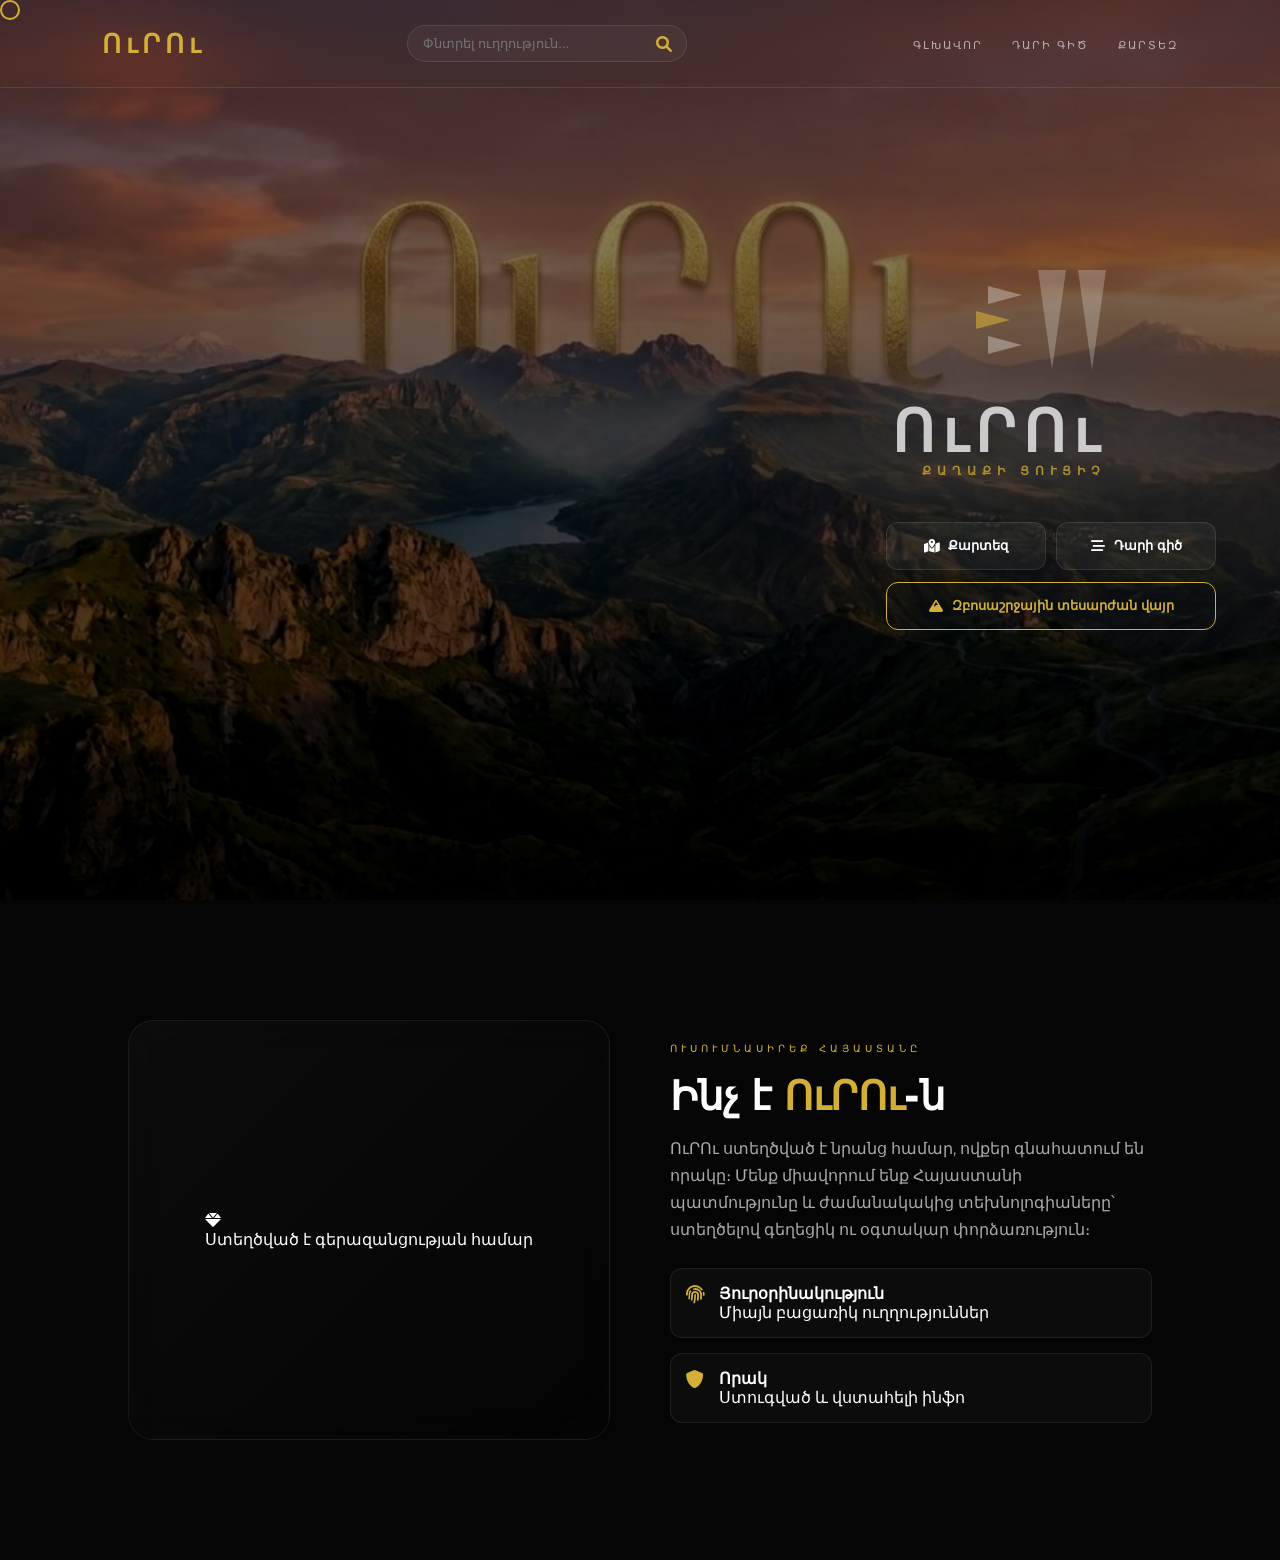
==== index.html @ b9bd4c7d "Add files via upload" ====
<!DOCTYPE html>
<html lang="hy">
<head>
    <meta charset="UTF-8">
    <meta name="viewport" content="width=device-width, initial-scale=1.0">
    <title>URU - Armenian City Indicator</title>
    <link rel="stylesheet" href="style.css">
    <link rel="stylesheet" href="https://cdnjs.cloudflare.com/ajax/libs/font-awesome/6.0.0/css/all.min.css">
    <link href="https://fonts.googleapis.com/css2?family=Montserrat:wght@300;500;800&display=swap" rel="stylesheet">
</head>
<body>
    

    <div class="custom-cursor"></div>

    <header class="luxury-nav">
        <div class="nav-logo">ՈւՐՈւ</div>
        <div class="search-container">
            <input type="text" placeholder="Փնտրել ուղղություն..." id="navSearch">
            <i class="fas fa-search search-icon"></i>
        </div>
        <nav class="nav-links">
    <a href="index.html" class="active-link">Գլխավոր</a>
    <a href="../timeline/index.html">Դարի գիծ</a>
    <a href="#">Քարտեզ</a>
</nav>
    </header>

    <section class="premium-hero">
        <div class="hero-bg js-parallax"></div>
        
        <div class="content-wrapper js-fade-in">
            <div class="symbol-container">
                <div class="tri-group">
                    <div class="tri"></div>
                    <div class="tri active-tri"></div>
                    <div class="tri"></div>
                </div>
                <div class="spike-group">
                    <div class="spike"></div>
                    <div class="spike"></div>
                </div>
            </div>

            <h1 class="main-title">ՈւՐՈւ <small>Քաղաքի ցուցիչ</small></h1>

            <div class="action-btns">
                <div class="btn-row">
                    <button class="uru-btn glass-btn"><i class="fas fa-map-marked-alt"></i> Քարտեզ</button>
                   <button class="uru-btn glass-btn" onclick="window.location.href='timeline/index.html'">
                                         <i class="fas fa-stream"></i> Դարի գիծ
                    </button>
                </div>
                <button class="uru-btn gold-full-btn">
                    <i class="fas fa-mountain"></i> Զբոսաշրջային տեսարժան վայր
                </button>
            </div>
        </div>

       
    </section>

    <section id="about" class="about-premium">

    <div class="about-container">

        <!-- Ձախ մաս (քարտ) -->
        <div class="about-visual">
            <div class="luxury-glass-card">
                <div class="card-inner">
                    <div class="card-glow"></div>
                    <i class="fas fa-gem card-icon"></i> 
                    <div class="card-footer">Ստեղծված է գերազանցության համար</div>
                </div>
            </div>
        </div>

        <!-- Աջ մաս (տեքստ) -->
        <div class="about-content">
            <span class="section-tag">Ուսումնասիրեք Հայաստանը</span>

            <h2 class="about-title">
                Ինչ է <span>ՈւՐՈւ</span>-ն
            </h2>

            <p class="about-description">
                ՈւՐՈւ ստեղծված է նրանց համար, ովքեր գնահատում են որակը։
                Մենք միավորում ենք Հայաստանի պատմությունը և ժամանակակից տեխնոլոգիաները՝
                ստեղծելով գեղեցիկ ու օգտակար փորձառություն։
            </p>

            <div class="features-list">

                <div class="feat-card">
                    <div class="icon-box"><i class="fas fa-fingerprint"></i></div>
                    <div>
                        <h4>Յուրօրինակություն</h4>
                        <p>Միայն բացառիկ ուղղություններ</p>
                    </div>
                </div>

                <div class="feat-card">
                    <div class="icon-box"><i class="fas fa-shield-alt"></i></div>
                    <div>
                        <h4>Որակ</h4>
                        <p>Ստուգված և վստահելի ինֆո</p>
                    </div>
                </div>

            </div>
        </div>

    </div>

</section>

    <script src="script.js"></script>
    <div id="sights-container">
    </div>

<script src="script.js"></script>

</body>

</html>
---- style.css ----
:root {
    --gold: #d4af37;
    --white: #ffffff;
    --glass: rgba(255, 255, 255, 0.04);
    --border: rgba(255, 255, 255, 0.1);
    --shadow: 0 15px 35px rgba(0,0,0,0.5);
}

* { margin: 0; padding: 0; box-sizing: border-box; cursor: none; }

body {
    background: #000;
    font-family: 'Montserrat', sans-serif;
    color: #fff;
    overflow-x: hidden;
}

/* Cursor */
.custom-cursor {
    width: 20px; height: 20px;
    border: 2px solid var(--gold);
    border-radius: 50%;
    position: fixed;
    pointer-events: none;
    z-index: 9999;
    transition: transform 0.1s ease, background 0.3s ease;
}

/* NAV */
.luxury-nav {
    position: fixed;
    top: 0;
    width: 100%;
    padding: 25px 8%;
    display: flex;
    justify-content: space-between;
    align-items: center;
    z-index: 1000;
    backdrop-filter: blur(15px);
    border-bottom: 1px solid var(--border);
}

.nav-logo {
    font-size: 26px;
    font-weight: 800;
    color: var(--gold);
    letter-spacing: 5px;
}

/* SEARCH */
.search-container {
    position: relative;
    width: 280px;
}

.search-container input {
    width: 100%;
    background: var(--glass);
    border: 1px solid var(--border);
    padding: 10px 45px 10px 15px;
    border-radius: 20px;
    color: #fff;
    outline: none;
    transition: 0.3s;
}

.search-container input:focus {
    border-color: var(--gold);
    width: 300px;
    background: rgba(255,255,255,0.08);
}

.search-icon {
    position: absolute;
    right: 15px;
    top: 50%;
    transform: translateY(-50%);
    color: var(--gold);
}

/* LINKS */
.nav-links a {
    color: #fff;
    text-decoration: none;
    margin-left: 25px;
    font-size: 11px;
    text-transform: uppercase;
    letter-spacing: 2px;
    opacity: 0.6;
    transition: 0.3s;
}

.nav-links a:hover {
    opacity: 1;
    color: var(--gold);
}

/* HERO */
.premium-hero {
    height: 100vh;
    display: flex;
    justify-content: flex-end;
    align-items: center;
    padding-right: 5%;
    position: relative;
    overflow: hidden;
}

/* 🔥 CLEANER BACKGROUND */
.hero-bg {
    position: absolute;
    top: 0;
    left: 0;
    width: 100%;
    height: 100%;

    background:
        linear-gradient(to bottom, rgba(0,0,0,0.25), rgba(0,0,0,0.85)),
        url('photo_5283164092162053934_y.jpg') center/cover;

    filter: brightness(0.9) contrast(1.05);
    z-index: -1;
    transform: scale(1.05);
}

/* CONTENT */
.content-wrapper {
    display: flex;
    flex-direction: column;
    align-items: flex-end;
    width: 650px;
    text-align: right;
}

/* 🔥 SYMBOLS SOFTER */
.symbol-container { 
    display: flex;
    align-items: center;
    gap: 16px;
    margin-bottom: 30px;
    margin-right: 120px;
    justify-content: flex-end;
    opacity: 0.6;
}

.tri-group { 
    display: flex;
    flex-direction: column;
    gap: 7px;
    align-items: flex-end;
}

.tri { 
    border-left: 34px solid rgba(255,255,255,0.55);
    border-top: 9px solid transparent;
    border-bottom: 9px solid transparent;
}

.active-tri { 
    transform: translateX(-12px);
    border-left-color: var(--gold);
}

.spike-group {
    display: flex;
    gap: 12px;
}

.spike {
    width: 0;
    height: 0;
    border-left: 14px solid transparent;
    border-right: 14px solid transparent;
    border-top: 100px solid rgba(255,255,255,0.4);
}

/* 🔥 TITLE CLEAN */
.main-title {
    font-size: 58px;
    font-weight: 800;
    letter-spacing: 8px;
    margin-bottom: 40px;
    line-height: 1.1;
    margin-right: 100px;
    opacity: 0.75;
}

.main-title small {
    display: block;
    font-size: 12px;
    color: var(--gold);
    letter-spacing: 6px;
    text-transform: uppercase;
    margin-bottom: 5px;
}

/* 🔥 BUTTONS FIXED */
.action-btns { 
    width: 330px;
    display: flex;
    flex-direction: column;
    align-items: flex-end;
    gap: 12px;
}

.btn-row { 
    display: grid;
    grid-template-columns: 1fr 1fr; /* 🔥 սիմետրիկ */
    gap: 12px;
    width: 100%;
}

.uru-btn { 
    height: 48px; /* 🔥 նույն բարձրություն */
    padding: 0 16px;
    border-radius: 12px;
    font-weight: 600;
    font-size: 13px;

    display: flex;
    align-items: center;
    justify-content: center; /* 🔥 կենտրոն */
    gap: 8px;

    text-align: center;
}

.glass-btn {
    background: rgba(255,255,255,0.05);
    border: 1px solid var(--border);
    color: #fff;
    flex: 1;
}

.gold-full-btn {
    background: transparent;
    border: 1px solid var(--gold);
    color: var(--gold);
    width: 100%;
}

.uru-btn:hover {
    transform: translateY(-3px);
    border-color: var(--gold);
}

.gold-full-btn:hover {
    background: var(--gold);
    color: #000;
}
/* ABOUT SECTION */
.about-premium {
    padding: 120px 10%;
    background: #050505;
}

.about-container {
    display: grid;
    grid-template-columns: 1fr 1fr;
    gap: 60px;
    align-items: center;
}

/* CARD */
.luxury-glass-card {
    height: 420px;
    background: linear-gradient(135deg, rgba(255,255,255,0.03), transparent);
    border: 1px solid rgba(255,255,255,0.08);
    border-radius: 25px;
    display: flex;
    justify-content: center;
    align-items: center;
    backdrop-filter: blur(20px);
    transition: 0.4s;
}

.luxury-glass-card:hover {
    transform: translateY(-10px);
}

/* TEXT */
.section-tag {
    color: var(--gold);
    text-transform: uppercase;
    letter-spacing: 4px;
    font-size: 10px;
}

.about-title {
    font-size: 40px;
    font-weight: 800;
    margin: 15px 0;
}

.about-title span {
    color: var(--gold);
}

.about-description {
    color: #aaa;
    line-height: 1.7;
    margin-bottom: 25px;
}

/* FEATURES */
.features-list {
    display: flex;
    flex-direction: column;
    gap: 15px;
}

.feat-card {
    display: flex;
    gap: 15px;
    background: rgba(255,255,255,0.03);
    padding: 15px;
    border-radius: 12px;
    border: 1px solid rgba(255,255,255,0.08);
}

.icon-box {
    color: var(--gold);
    font-size: 18px;
}.main-title { 
    margin-right: 110px; /* 🔥 եռանկյունների հետ align */
}

.symbol-container {
    margin-right: 110px; /* 🔥 նույն գիծ */
}
.uru-btn i {
    font-size: 14px;
    width: 16px;       /* 🔥 KEY FIX */
    text-align: center;
}
.btn-row { 
    display: grid;
    grid-template-columns: 1fr 1fr;
    gap: 10px; /* մի քիչ tighter */
    width: 100%;
}
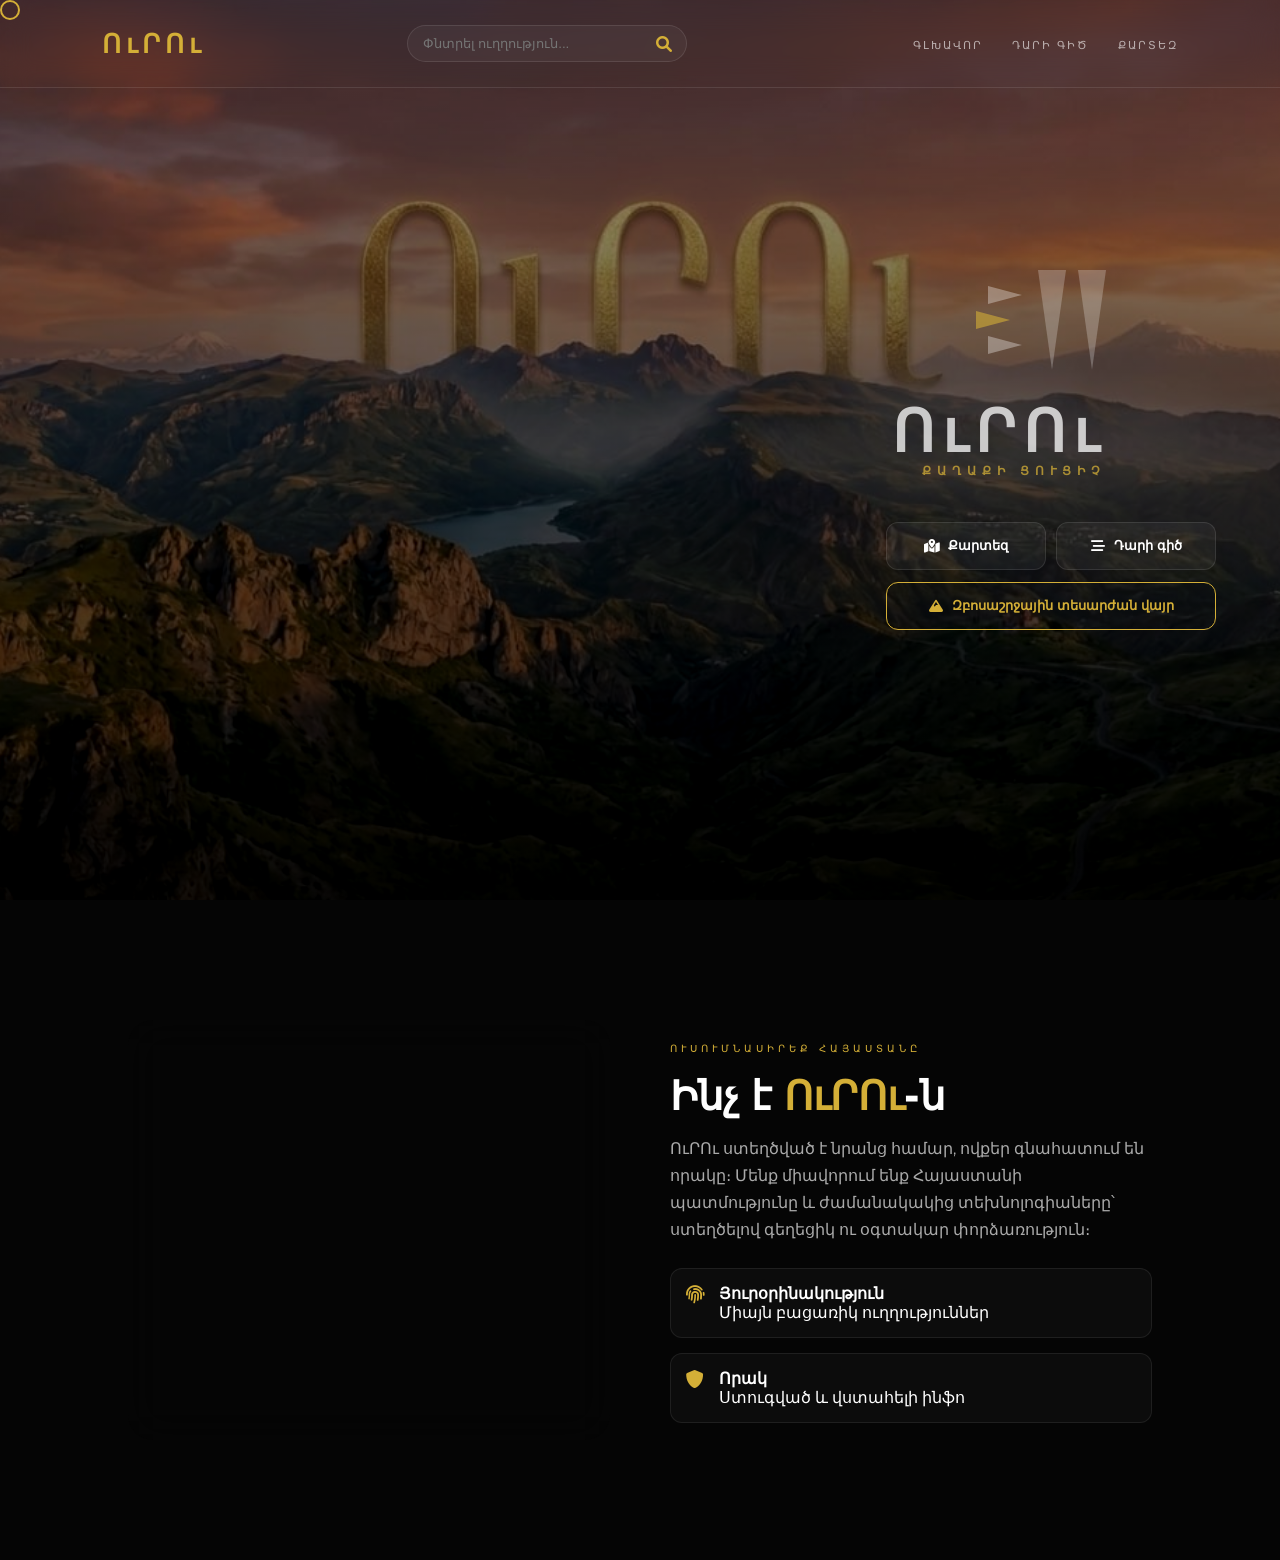
==== commit f9c674cd: "Add files via upload" ====
--- a/index.html
+++ b/index.html
@@ -21,7 +21,7 @@
         </div>
         <nav class="nav-links">
     <a href="index.html" class="active-link">Գլխավոր</a>
-    <a href="../timeline/index.html">Դարի գիծ</a>
+    <a href="index1.html">Դարի գիծ</a>
     <a href="#">Քարտեզ</a>
 </nav>
     </header>
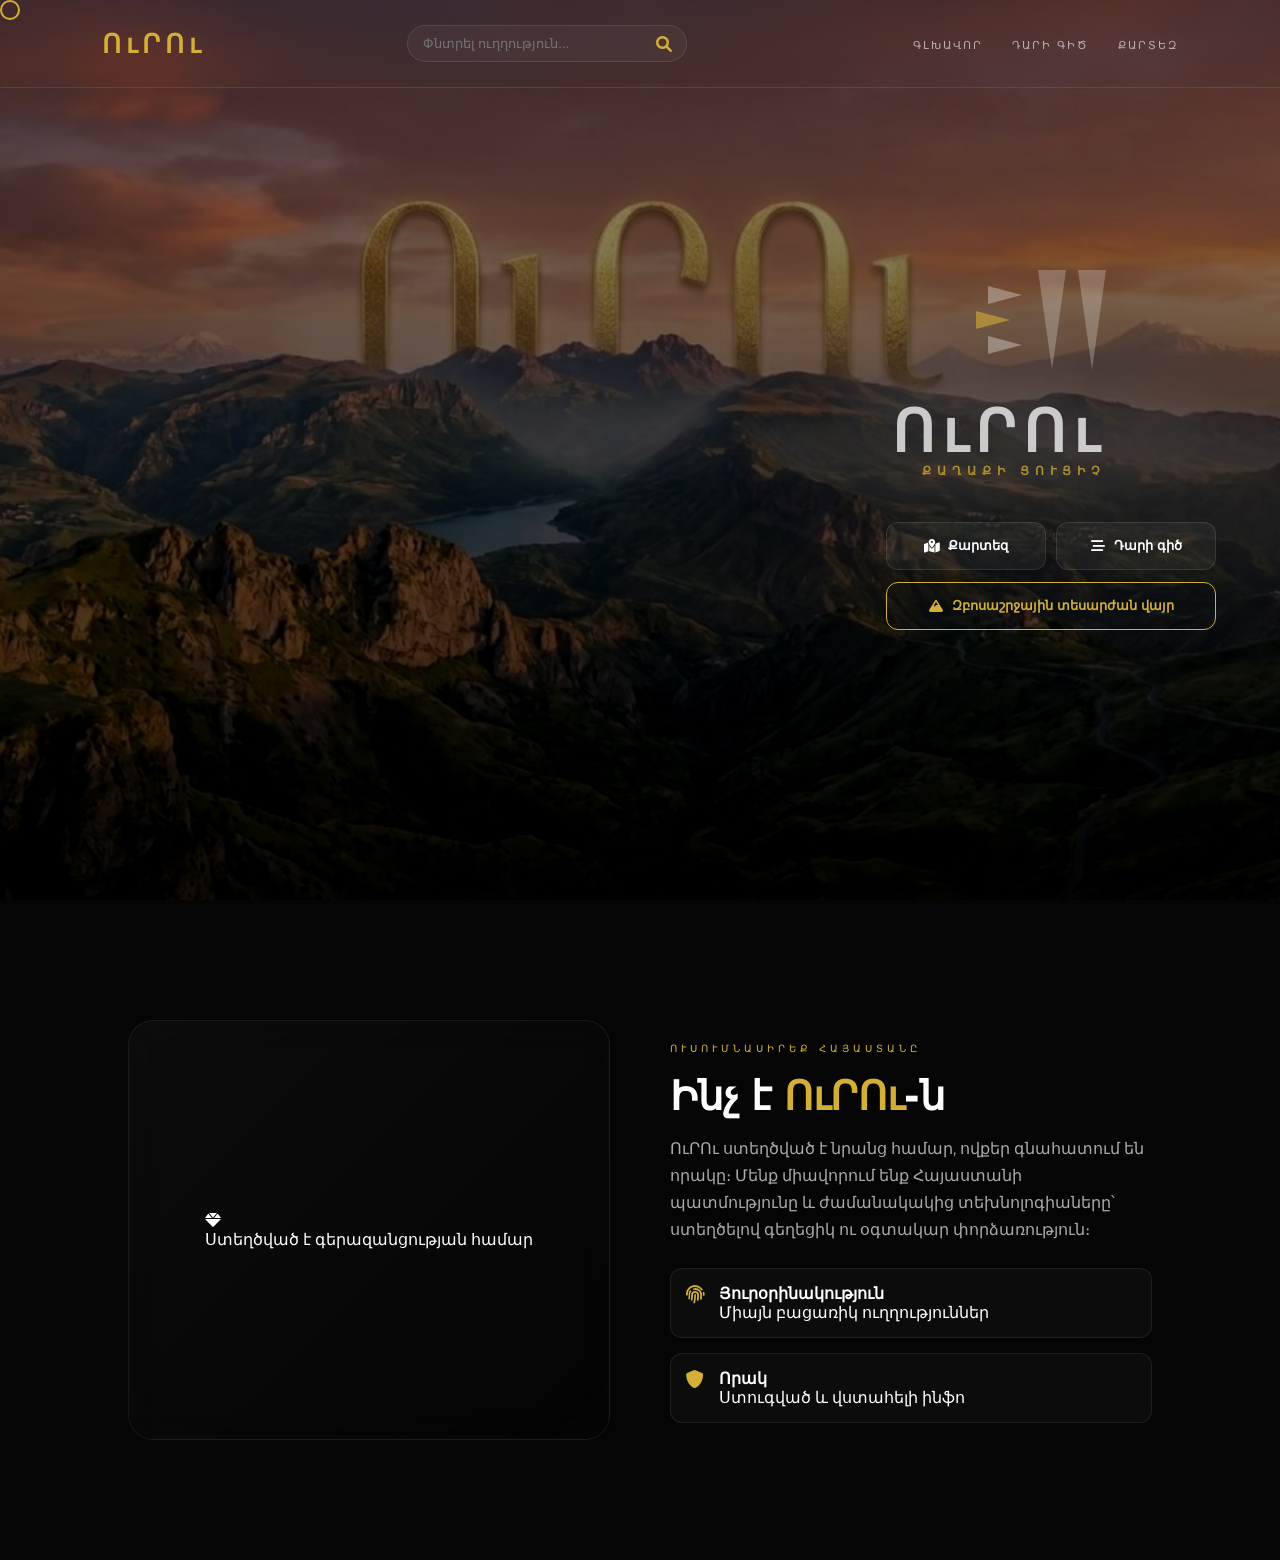
==== commit 2700918c: "Add files via upload" ====
--- a/index.html
+++ b/index.html
@@ -47,7 +47,7 @@
             <div class="action-btns">
                 <div class="btn-row">
                     <button class="uru-btn glass-btn"><i class="fas fa-map-marked-alt"></i> Քարտեզ</button>
-                   <button class="uru-btn glass-btn" onclick="window.location.href='timeline/index.html'">
+                   <button class="uru-btn glass-btn" onclick="window.location.href='index.html'">
                                          <i class="fas fa-stream"></i> Դարի գիծ
                     </button>
                 </div>
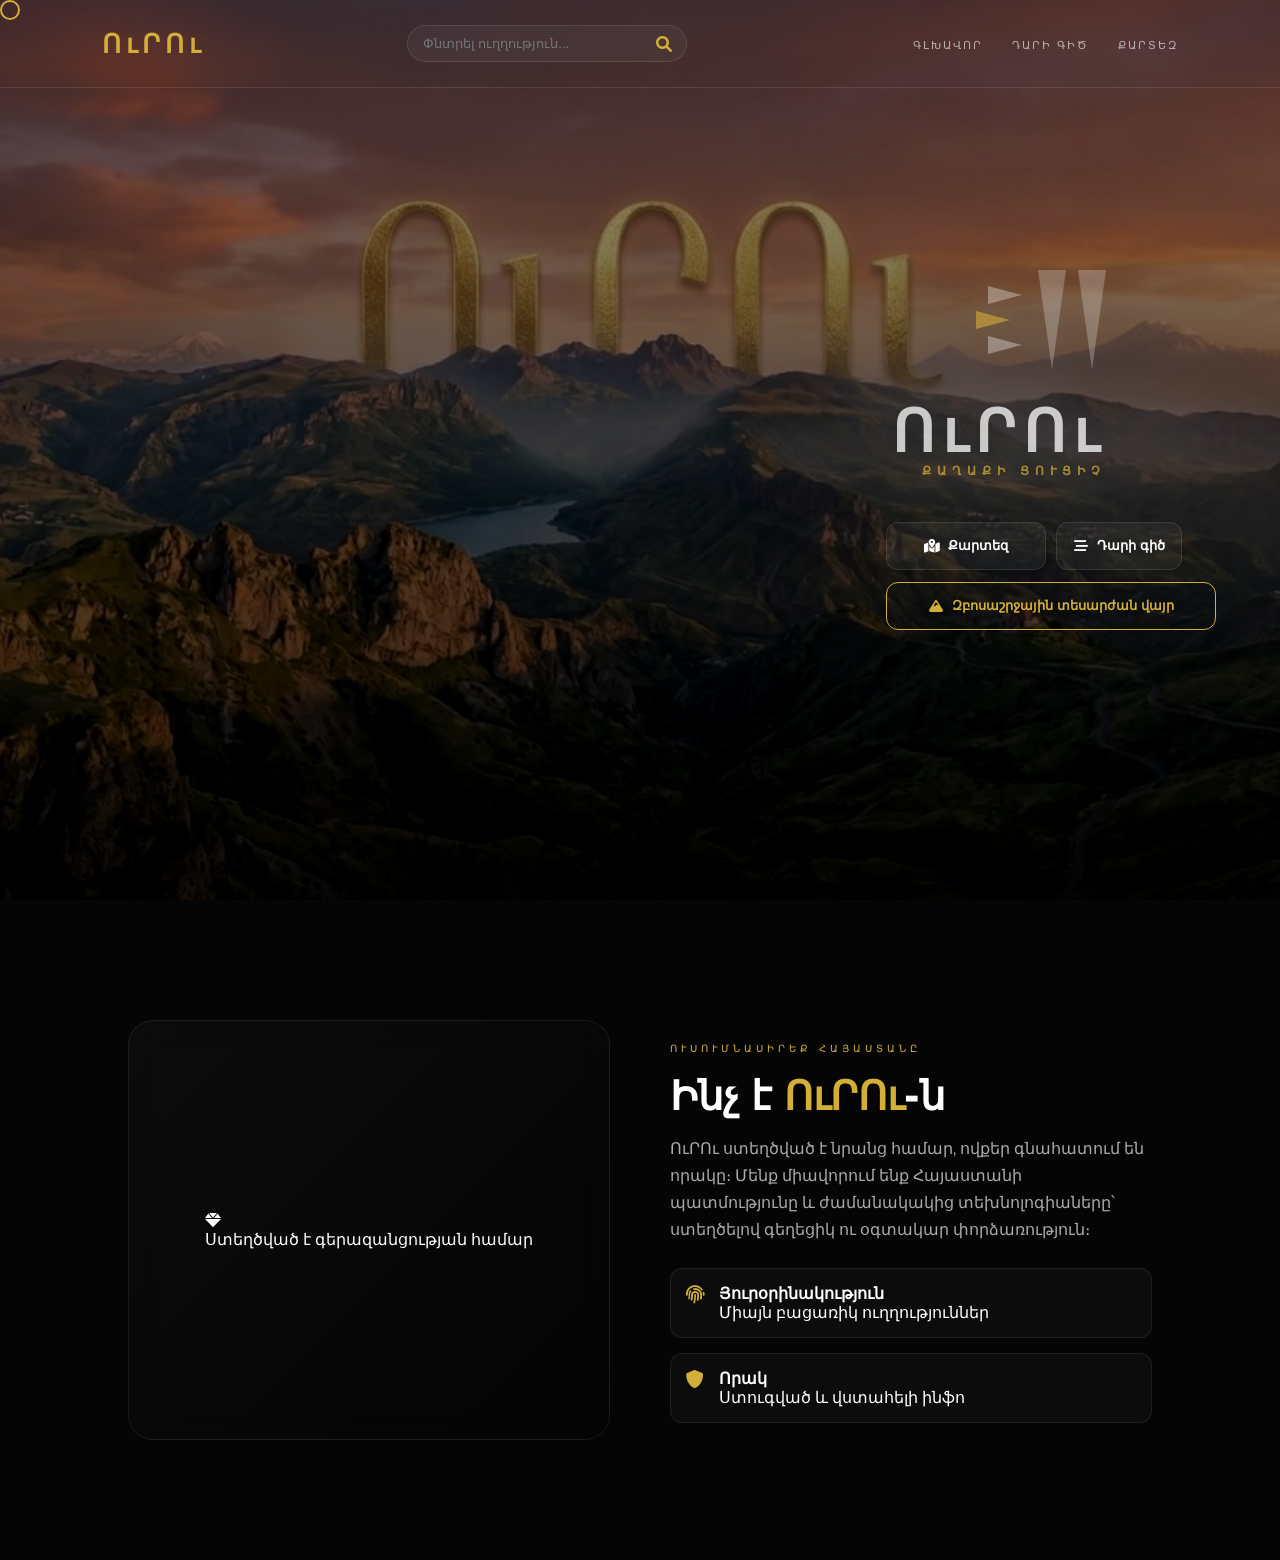
==== commit 3caea703: "Add files via upload" ====
--- a/index.html
+++ b/index.html
@@ -47,9 +47,11 @@
             <div class="action-btns">
                 <div class="btn-row">
                     <button class="uru-btn glass-btn"><i class="fas fa-map-marked-alt"></i> Քարտեզ</button>
-                   <button class="uru-btn glass-btn" onclick="window.location.href='index.html'">
-                                         <i class="fas fa-stream"></i> Դարի գիծ
-                    </button>
+                   <a href="index.html" style="text-decoration: none;">
+    <button class="uru-btn glass-btn">
+        <i class="fas fa-stream"></i> Դարի գիծ
+    </button>
+</a>
                 </div>
                 <button class="uru-btn gold-full-btn">
                     <i class="fas fa-mountain"></i> Զբոսաշրջային տեսարժան վայր
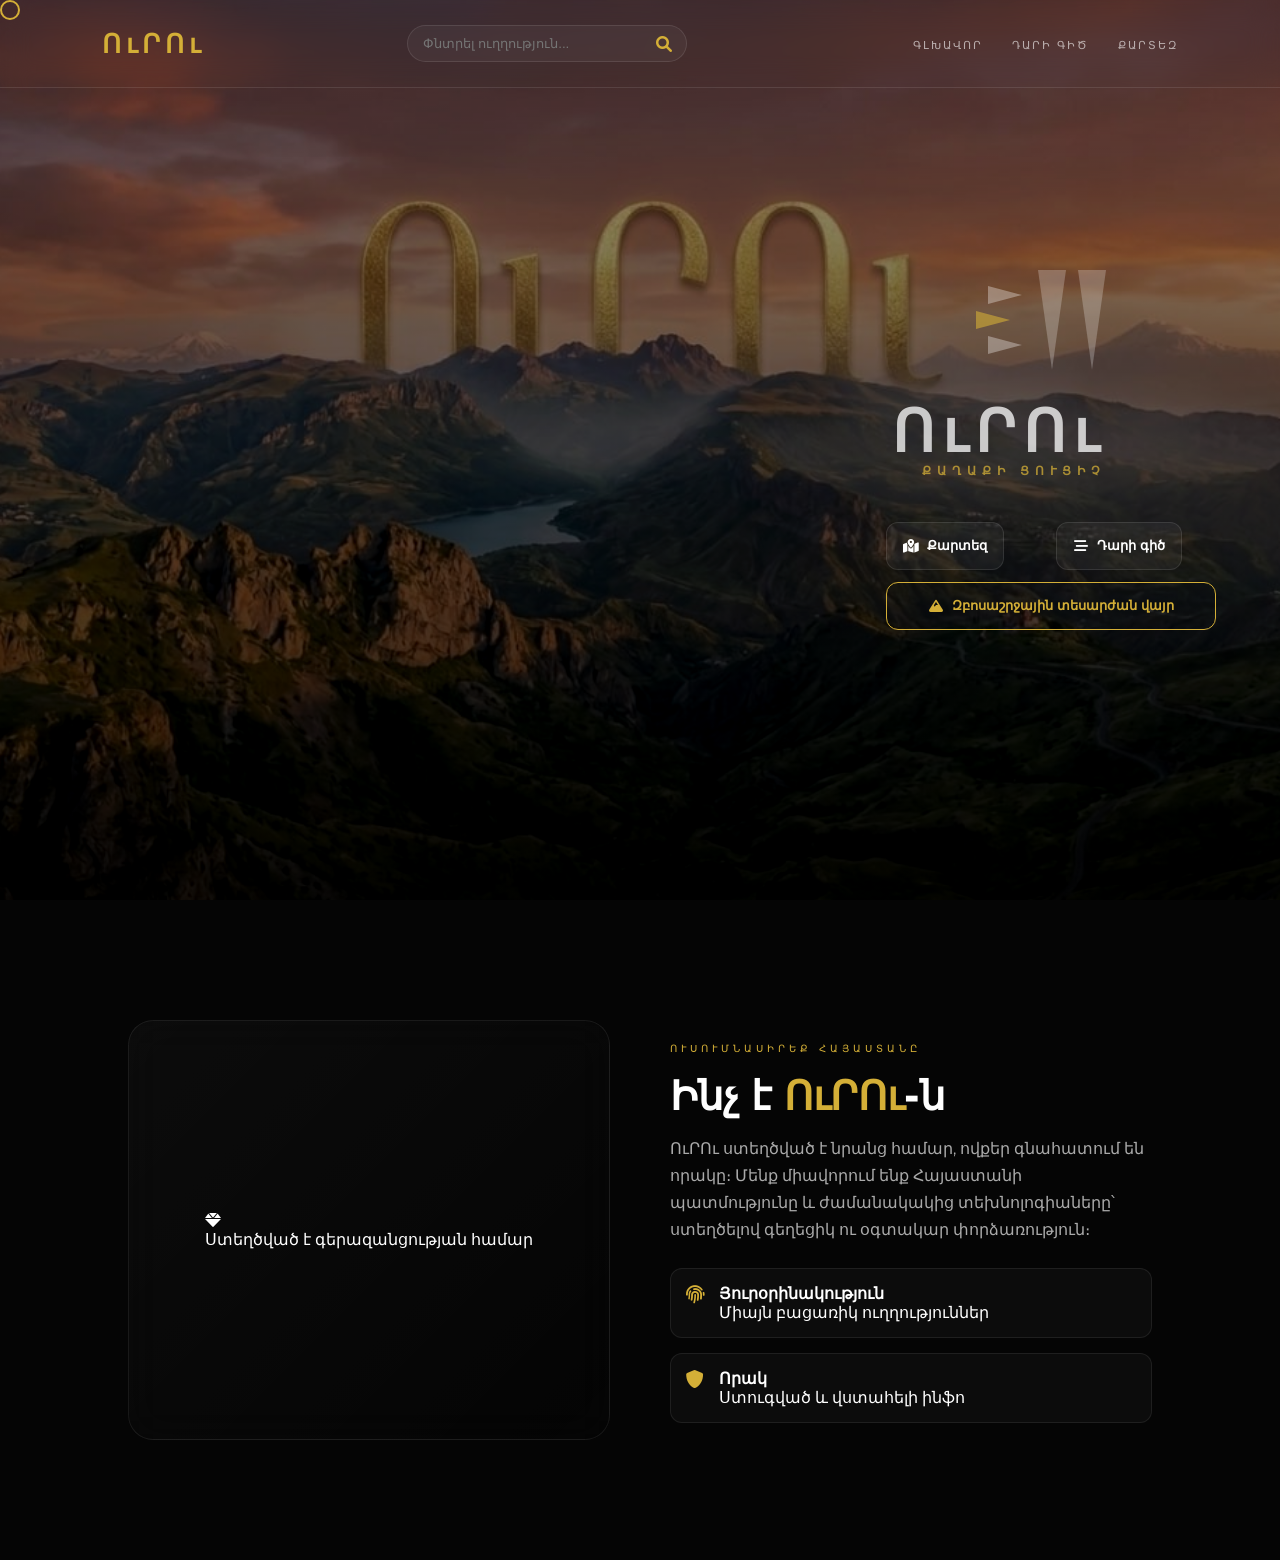
==== commit 56d9c75b: "Add files via upload" ====
--- a/index.html
+++ b/index.html
@@ -22,7 +22,7 @@
         <nav class="nav-links">
     <a href="index.html" class="active-link">Գլխավոր</a>
     <a href="index1.html">Դարի գիծ</a>
-    <a href="#">Քարտեզ</a>
+    <a href="index2.html">Քարտեզ</a>
 </nav>
     </header>
 
@@ -46,8 +46,12 @@
 
             <div class="action-btns">
                 <div class="btn-row">
-                    <button class="uru-btn glass-btn"><i class="fas fa-map-marked-alt"></i> Քարտեզ</button>
-                   <a href="index.html" style="text-decoration: none;">
+                    <a href="index2.html" style="text-decoration: none;">
+    <button class="uru-btn glass-btn">
+        <i class="fas fa-map-marked-alt"></i> Քարտեզ
+    </button>
+</a>
+                   <a href="index1.html" style="text-decoration: none;">
     <button class="uru-btn glass-btn">
         <i class="fas fa-stream"></i> Դարի գիծ
     </button>
